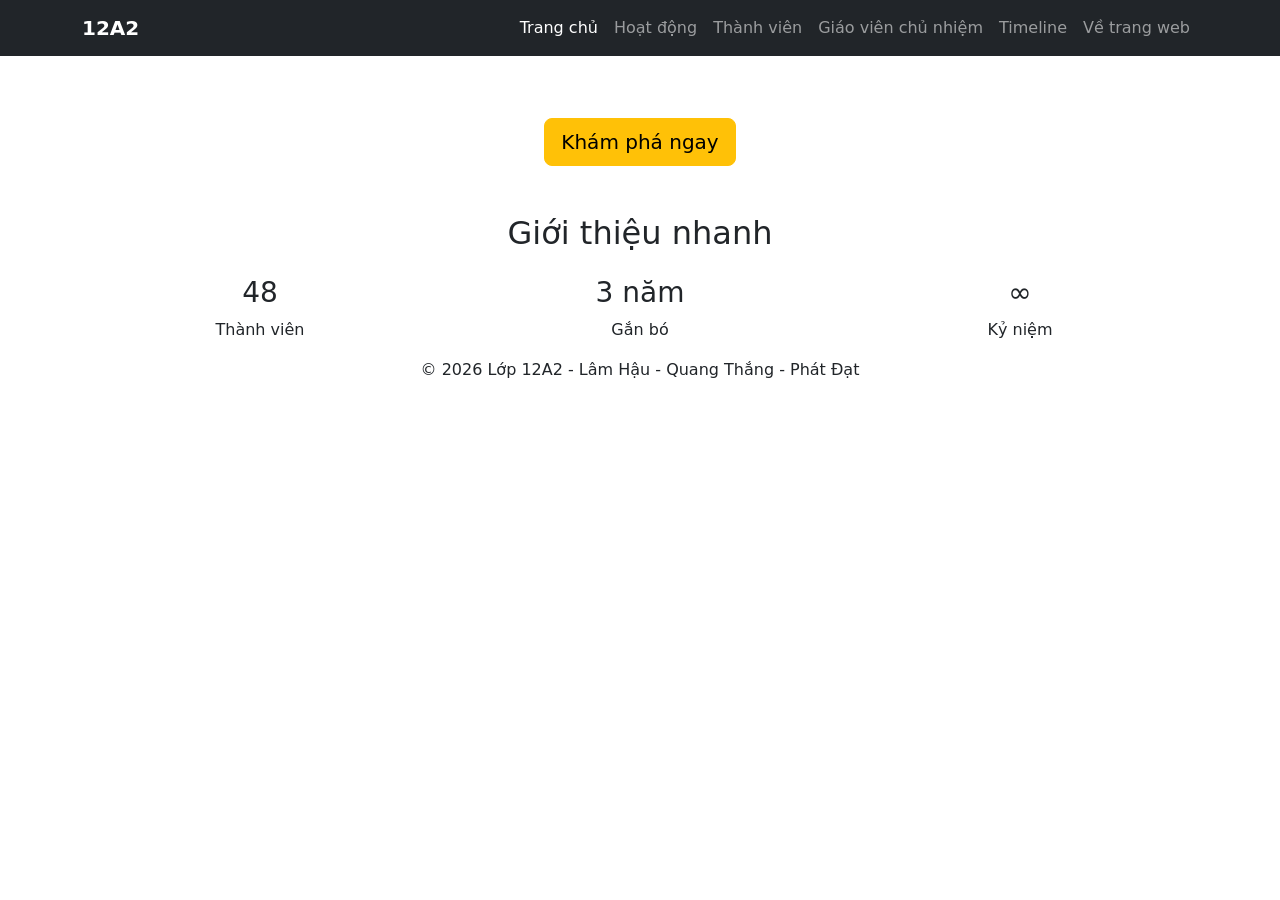
==== index.html @ 9360a76a "Add files via upload" ====
<!DOCTYPE html>
<html lang="vi">

<head>
    <meta charset="UTF-8">
    <title>Kỷ yếu 12A2</title>
    <meta name="viewport" content="width=device-width, initial-scale=1.0">

    <link href="https://cdn.jsdelivr.net/npm/bootstrap@5.3.8/dist/css/bootstrap.min.css" rel="stylesheet">
    <link rel="stylesheet" href="css/base.css">
    <link rel="stylesheet" href="css/layout.css">
    <link rel="stylesheet" href="css/components.css">
</head>

<body>
    <!-- Đây là navbar -->
    <nav class="navbar navbar-expand-lg navbar-dark bg-dark fixed-top">
        <div class="container">
            <a class="navbar-brand fw-bold" href="index.html">12A2</a>

            <button class="navbar-toggler" type="button" data-bs-toggle="collapse" data-bs-target="#navbarContent">
                <span class="navbar-toggler-icon"></span>
            </button>

            <div class="collapse navbar-collapse" id="navbarContent">
                <ul class="navbar-nav ms-auto">
                    <li class="nav-item">
                        <a class="nav-link active" href="index.html">Trang chủ</a>
                    </li>
                    <li class="nav-item">
                        <a class="nav-link" href="hoatdong.html">Hoạt động</a>
                    </li>
                    <li class="nav-item">
                        <a class="nav-link" href="thanhviennhom.html">Thành viên</a>
                    </li>
                    <li class="nav-item">
                        <a class="nav-link" href="giaovien.html">Giáo viên chủ nhiệm</a>
                    </li>
                    <li class="nav-item">
                        <a class="nav-link" href="timeline.html">Timeline</a>
                    </li>
                    <li class="nav-item">
                        <a class="nav-link" href="about.html">Về trang web</a>
                    </li>
                </ul>
            </div>
        </div>
    </nav>

    <!-- Đây là nội dung chính-->
    <main>
        <section class="hero">
            <div class="container text-center text-white">
                <h1>KỶ YẾU LỚP 12A2</h1>
                <p class="lead">Thanh xuân không lưu lại. Nhưng website thì có.</p>
                <a href="thanhviennhom.html" class="btn btn-warning btn-lg mt-3">Khám phá ngay</a>
            </div>
        </section>

        <section class="container mt-5 text-center">
            <h2 class="section-title">Giới thiệu nhanh</h2>
            <div class="row mt-4">
                <div class="col-md-4">
                    <h3>48</h3>
                    <p>Thành viên</p>
                </div>
                <div class="col-md-4">
                    <h3>3 năm</h3>
                    <p>Gắn bó</p>
                </div>
                <div class="col-md-4">
                    <h3>∞</h3>
                    <p>Kỷ niệm</p>
                </div>
            </div>
        </section>
    </main>

    <!-- Đây là chân trang-->
    <footer class="footer">
        <div class="container text-center">
            © 2026 Lớp 12A2 - Lâm Hậu - Quang Thắng - Phát Đạt
        </div>
    </footer>

    <script src="https://cdn.jsdelivr.net/npm/bootstrap@5.3.8/dist/js/bootstrap.bundle.min.js"></script>
    <script src="js/main.js"></script>
</body>

</html>
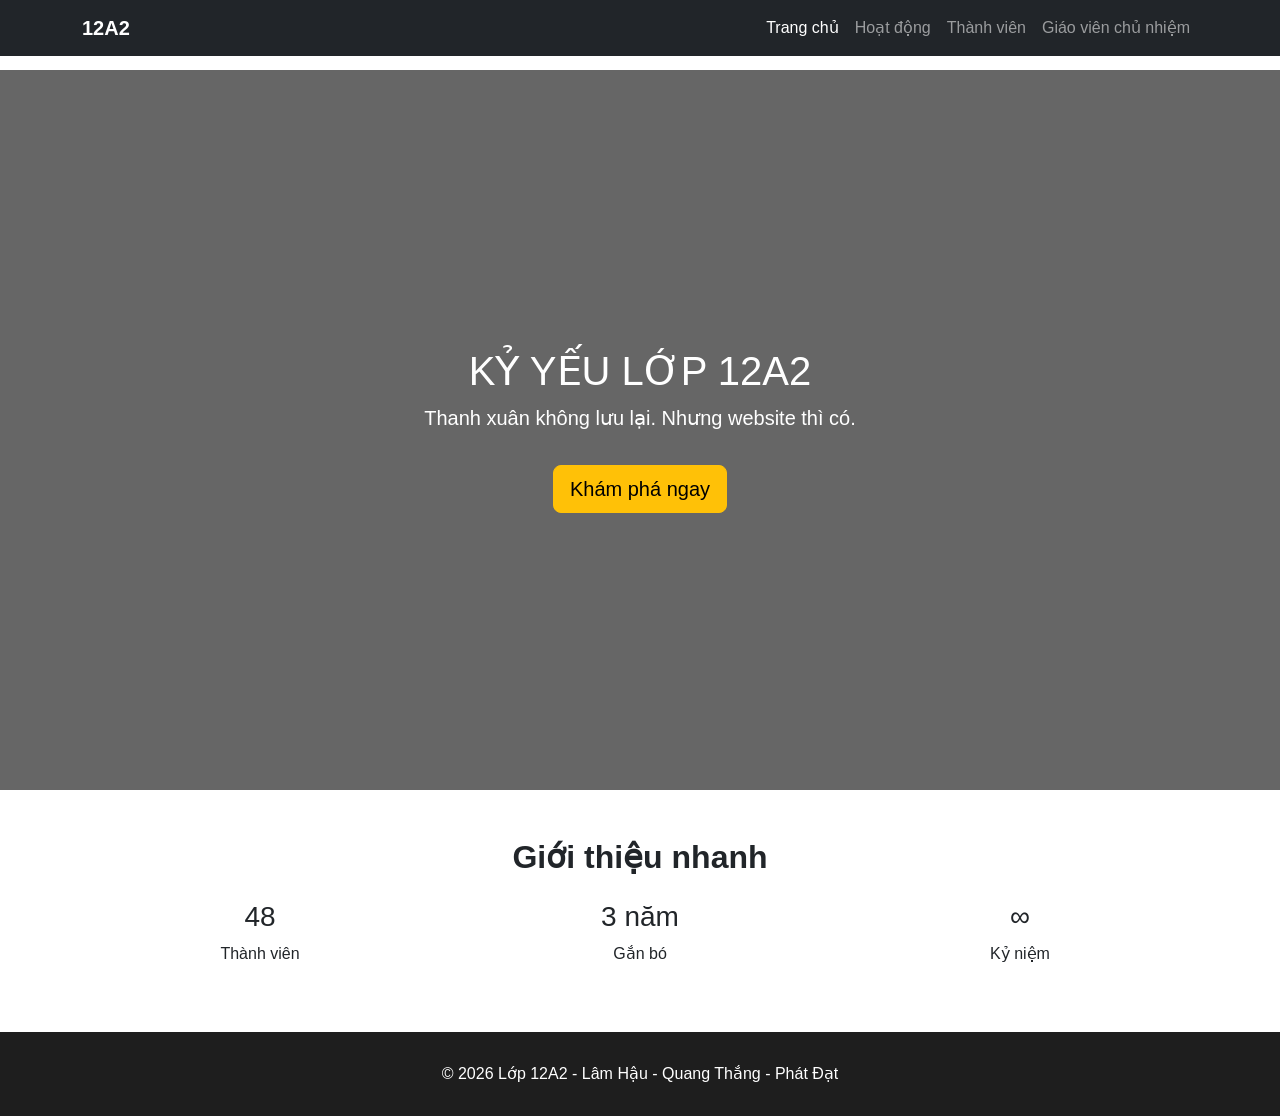
==== commit fce377ea: "update file" ====
--- a/index.html
+++ b/index.html
@@ -1,15 +1,15 @@
-<!DOCTYPE html>
+<!doctype html>
 <html lang="vi">
 
 <head>
-    <meta charset="UTF-8">
+    <meta charset="UTF-8" />
     <title>Kỷ yếu 12A2</title>
-    <meta name="viewport" content="width=device-width, initial-scale=1.0">
+    <meta name="viewport" content="width=device-width, initial-scale=1.0" />
 
-    <link href="https://cdn.jsdelivr.net/npm/bootstrap@5.3.8/dist/css/bootstrap.min.css" rel="stylesheet">
-    <link rel="stylesheet" href="css/base.css">
-    <link rel="stylesheet" href="css/layout.css">
-    <link rel="stylesheet" href="css/components.css">
+    <link href="https://cdn.jsdelivr.net/npm/bootstrap@5.3.8/dist/css/bootstrap.min.css" rel="stylesheet" />
+    <link rel="stylesheet" href="css/base.css" />
+    <link rel="stylesheet" href="css/layout.css" />
+    <link rel="stylesheet" href="css/components.css" />
 </head>
 
 <body>
@@ -35,12 +35,6 @@
                     </li>
                     <li class="nav-item">
                         <a class="nav-link" href="giaovien.html">Giáo viên chủ nhiệm</a>
-                    </li>
-                    <li class="nav-item">
-                        <a class="nav-link" href="timeline.html">Timeline</a>
-                    </li>
-                    <li class="nav-item">
-                        <a class="nav-link" href="about.html">Về trang web</a>
                     </li>
                 </ul>
             </div>
--- a/css/base.css
+++ b/css/base.css
@@ -0,0 +1,16 @@
+html,
+body {
+    height: 100%;
+}
+
+body {
+    min-height: 100vh;
+    display: flex;
+    flex-direction: column;
+    padding-top: 70px;
+    font-family: Arial, sans-serif;
+}
+
+main {
+    flex: 1;
+}
--- a/css/layout.css
+++ b/css/layout.css
@@ -0,0 +1,13 @@
+.hero {
+    height: 80vh;
+    background: linear-gradient(rgba(0,0,0,0.6), rgba(0,0,0,0.6)),
+                url("../images/class.jpg");
+    background-size: cover;
+    background-position: center;
+    display: flex;
+    align-items: center;
+}
+
+.section-title {
+    font-weight: bold;
+}
--- a/css/components.css
+++ b/css/components.css
@@ -0,0 +1,22 @@
+.footer {
+  background: #1e1e1e;
+  color: white;
+  padding: 30px 0;
+  margin-top: 50px;
+}
+
+.card {
+  transition: 0.3s;
+}
+
+.card:hover {
+  transform: translateY(-5px);
+}
+
+.member-avatar {
+  width: 150px;
+  height: 150px;
+  object-fit: cover;
+  display: block;
+  margin: 0 auto;
+}
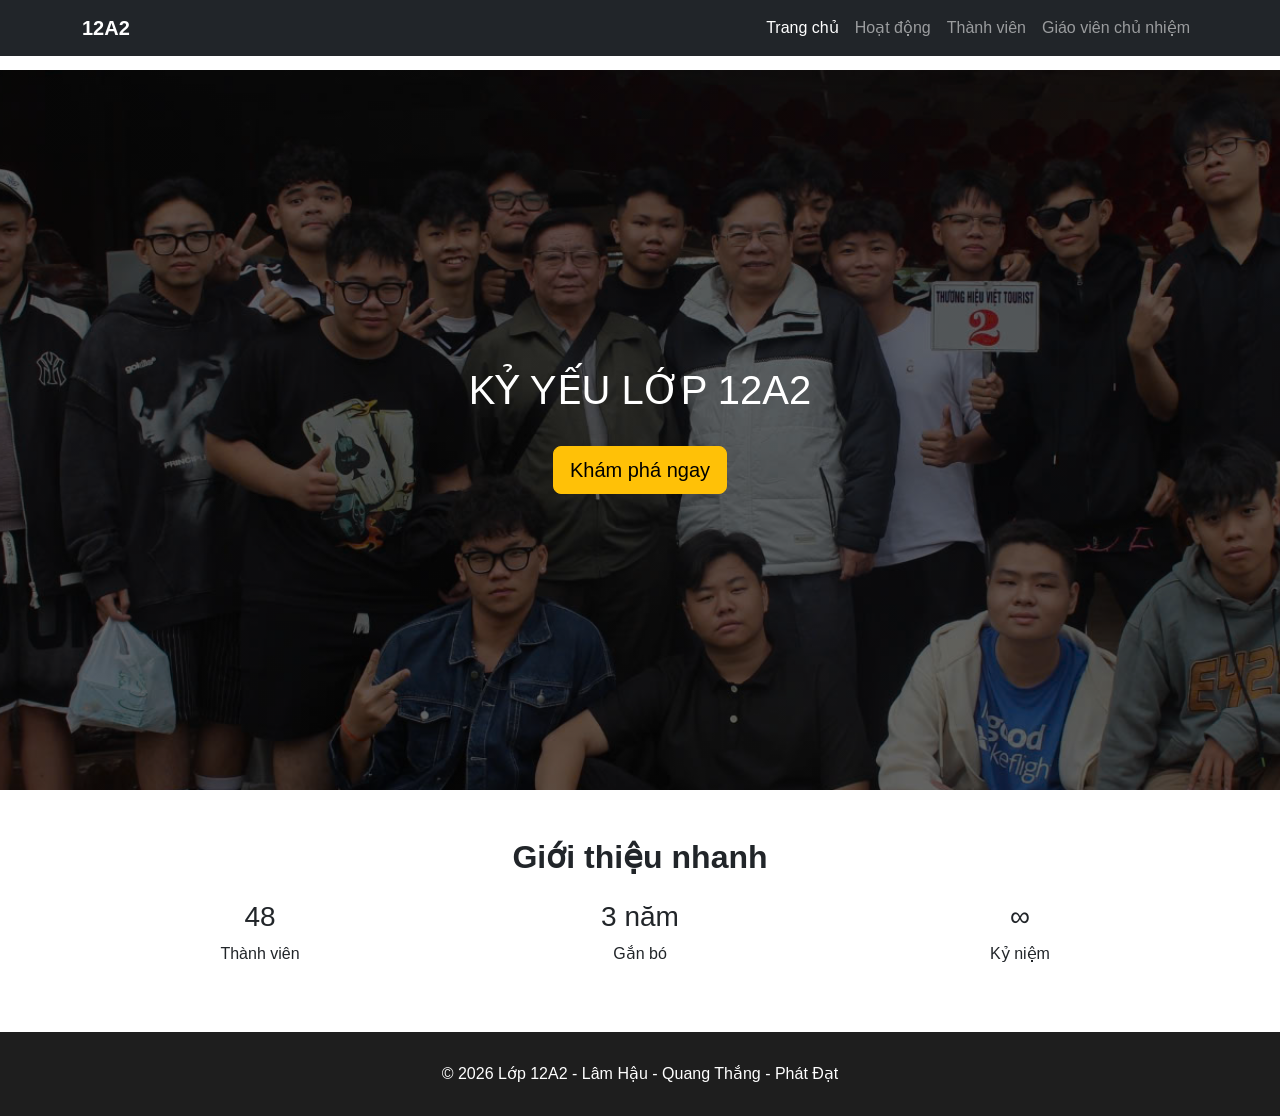
==== commit 8ee321fb: "update" ====
--- a/index.html
+++ b/index.html
@@ -45,9 +45,9 @@
     <main>
         <section class="hero">
             <div class="container text-center text-white">
-                <h1>KỶ YẾU LỚP 12A2</h1>
-                <p class="lead">Thanh xuân không lưu lại. Nhưng website thì có.</p>
-                <a href="thanhviennhom.html" class="btn btn-warning btn-lg mt-3">Khám phá ngay</a>
+                <h1 id="typing-title"></h1>
+                <p class="lead" id="typing-text"></p>
+                <a href="hoatdong.html" class="btn btn-warning btn-lg mt-3">Khám phá ngay</a>
             </div>
         </section>
 
--- a/css/base.css
+++ b/css/base.css
@@ -13,4 +13,4 @@
 
 main {
     flex: 1;
-}
+}
--- a/css/layout.css
+++ b/css/layout.css
@@ -1,7 +1,7 @@
 .hero {
     height: 80vh;
-    background: linear-gradient(rgba(0,0,0,0.6), rgba(0,0,0,0.6)),
-                url("../images/class.jpg");
+    background: linear-gradient(rgba(0, 0, 0, 0.6), rgba(0, 0, 0, 0.6)),
+        url("../images/class.png");
     background-size: cover;
     background-position: center;
     display: flex;
--- a/css/components.css
+++ b/css/components.css
@@ -19,4 +19,4 @@
   object-fit: cover;
   display: block;
   margin: 0 auto;
-}
+}
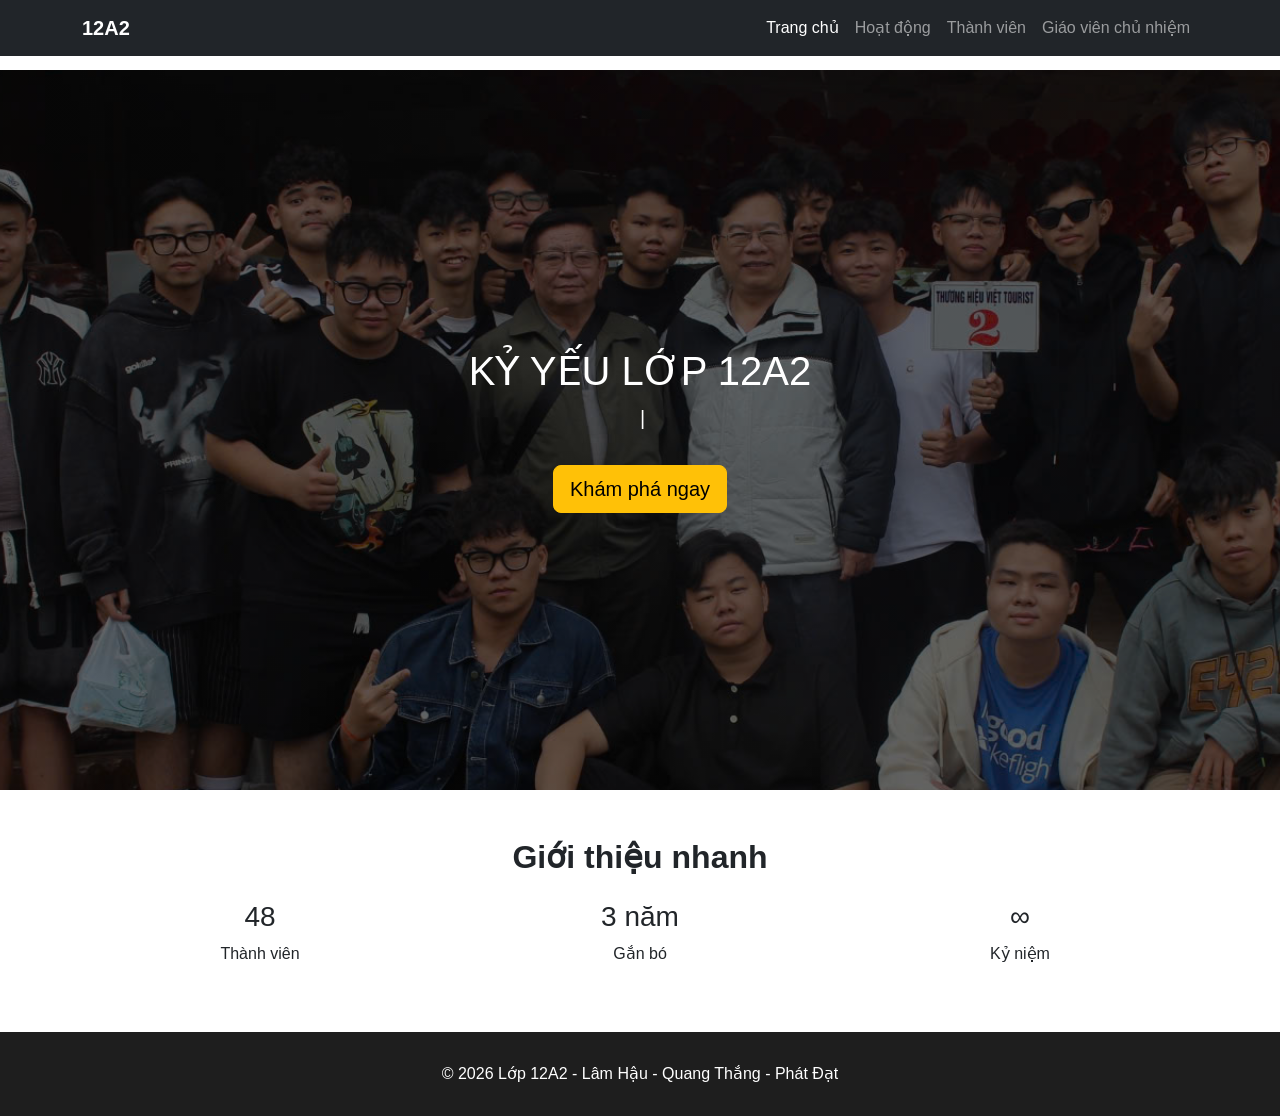
==== commit 0128d8d4: "update file" ====
--- a/index.html
+++ b/index.html
@@ -3,7 +3,7 @@
 
 <head>
     <meta charset="UTF-8" />
-    <title>Kỷ yếu 12A2</title>
+    <title>Trang chủ | 12A2 </title>
     <meta name="viewport" content="width=device-width, initial-scale=1.0" />
 
     <link href="https://cdn.jsdelivr.net/npm/bootstrap@5.3.8/dist/css/bootstrap.min.css" rel="stylesheet" />
--- a/css/components.css
+++ b/css/components.css
@@ -9,8 +9,32 @@
   transition: 0.3s;
 }
 
-.card:hover {
-  transform: translateY(-5px);
+.activity-img {
+  height: 220px;
+  object-fit: cover;
+  transition: transform 0.5s ease;
+}
+
+.activity-card {
+  overflow: hidden;
+  transition: 0.3s ease;
+  cursor: pointer;
+}
+
+
+.activity-card .card-body {
+  height: 100%;
+}
+
+.activity-card:hover .activity-img {
+  transform: scale(1.1);
+}
+
+.typing-text {
+  min-height: 60px;
+  display: flex;
+  align-items: center;
+  justify-content: center;
 }
 
 .member-avatar {
@@ -19,4 +43,51 @@
   object-fit: cover;
   display: block;
   margin: 0 auto;
+}
+
+.image-viewer {
+  display: none;
+  position: fixed;
+  inset: 0;
+  background: rgba(0, 0, 0, 0.9);
+  justify-content: center;
+  align-items: center;
+  z-index: 9999;
+}
+
+/* Ảnh gốc */
+.image-viewer img {
+  max-width: 90%;
+  max-height: 90%;
+  object-fit: contain;
+}
+
+/* Nút X */
+.close-btn {
+  position: absolute;
+  top: 20px;
+  right: 35px;
+  font-size: 40px;
+  color: white;
+  cursor: pointer;
+}
+
+#typing-text::after {
+  content: "|";
+  animation: blink 1s infinite;
+  margin-left: 5px;
+}
+
+@keyframes blink {
+
+  0%,
+  50%,
+  100% {
+    opacity: 1;
+  }
+
+  25%,
+  75% {
+    opacity: 0;
+  }
 }
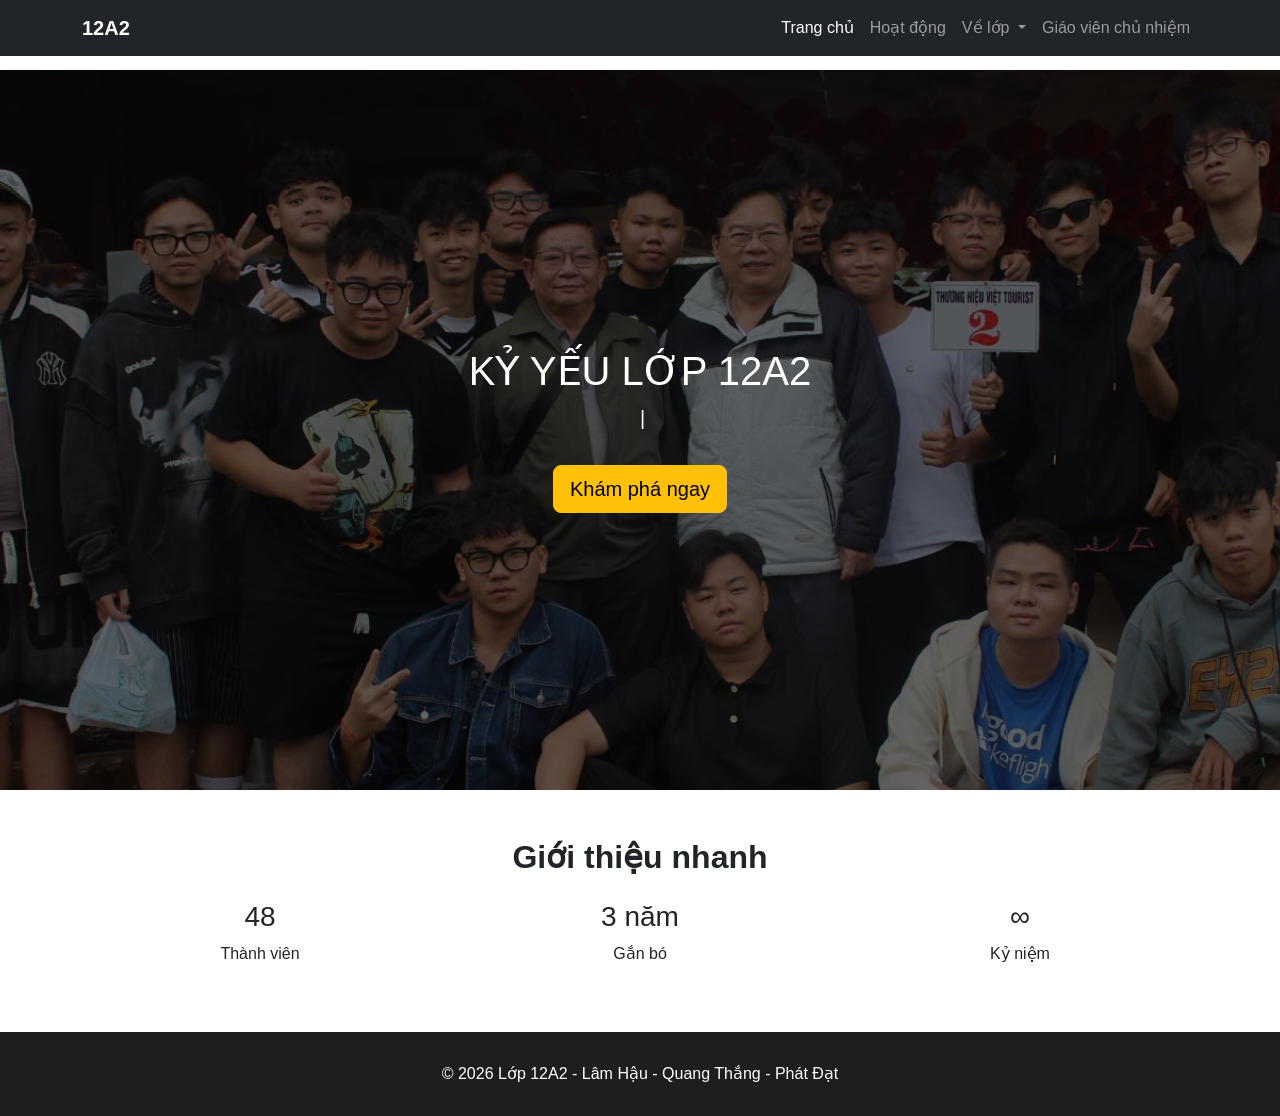
==== commit 36876552: "update file" ====
--- a/index.html
+++ b/index.html
@@ -30,8 +30,15 @@
                     <li class="nav-item">
                         <a class="nav-link" href="hoatdong.html">Hoạt động</a>
                     </li>
-                    <li class="nav-item">
-                        <a class="nav-link" href="thanhviennhom.html">Thành viên</a>
+                    <li class="nav-item dropdown">
+                        <a class="nav-link dropdown-toggle" href="#" role="button" data-bs-toggle="dropdown"
+                            aria-expanded="false">
+                            Về lớp
+                        </a>
+                        <div class="dropdown-menu" aria-labelledby="navbarDropdown">
+                            <a class="dropdown-item" href="thanhviennhom.html">Thành viên nhóm</a>
+                            <a class="dropdown-item" href="tatcathanhvien.html">Tất cả thành viên</a>
+                        </div>
                     </li>
                     <li class="nav-item">
                         <a class="nav-link" href="giaovien.html">Giáo viên chủ nhiệm</a>
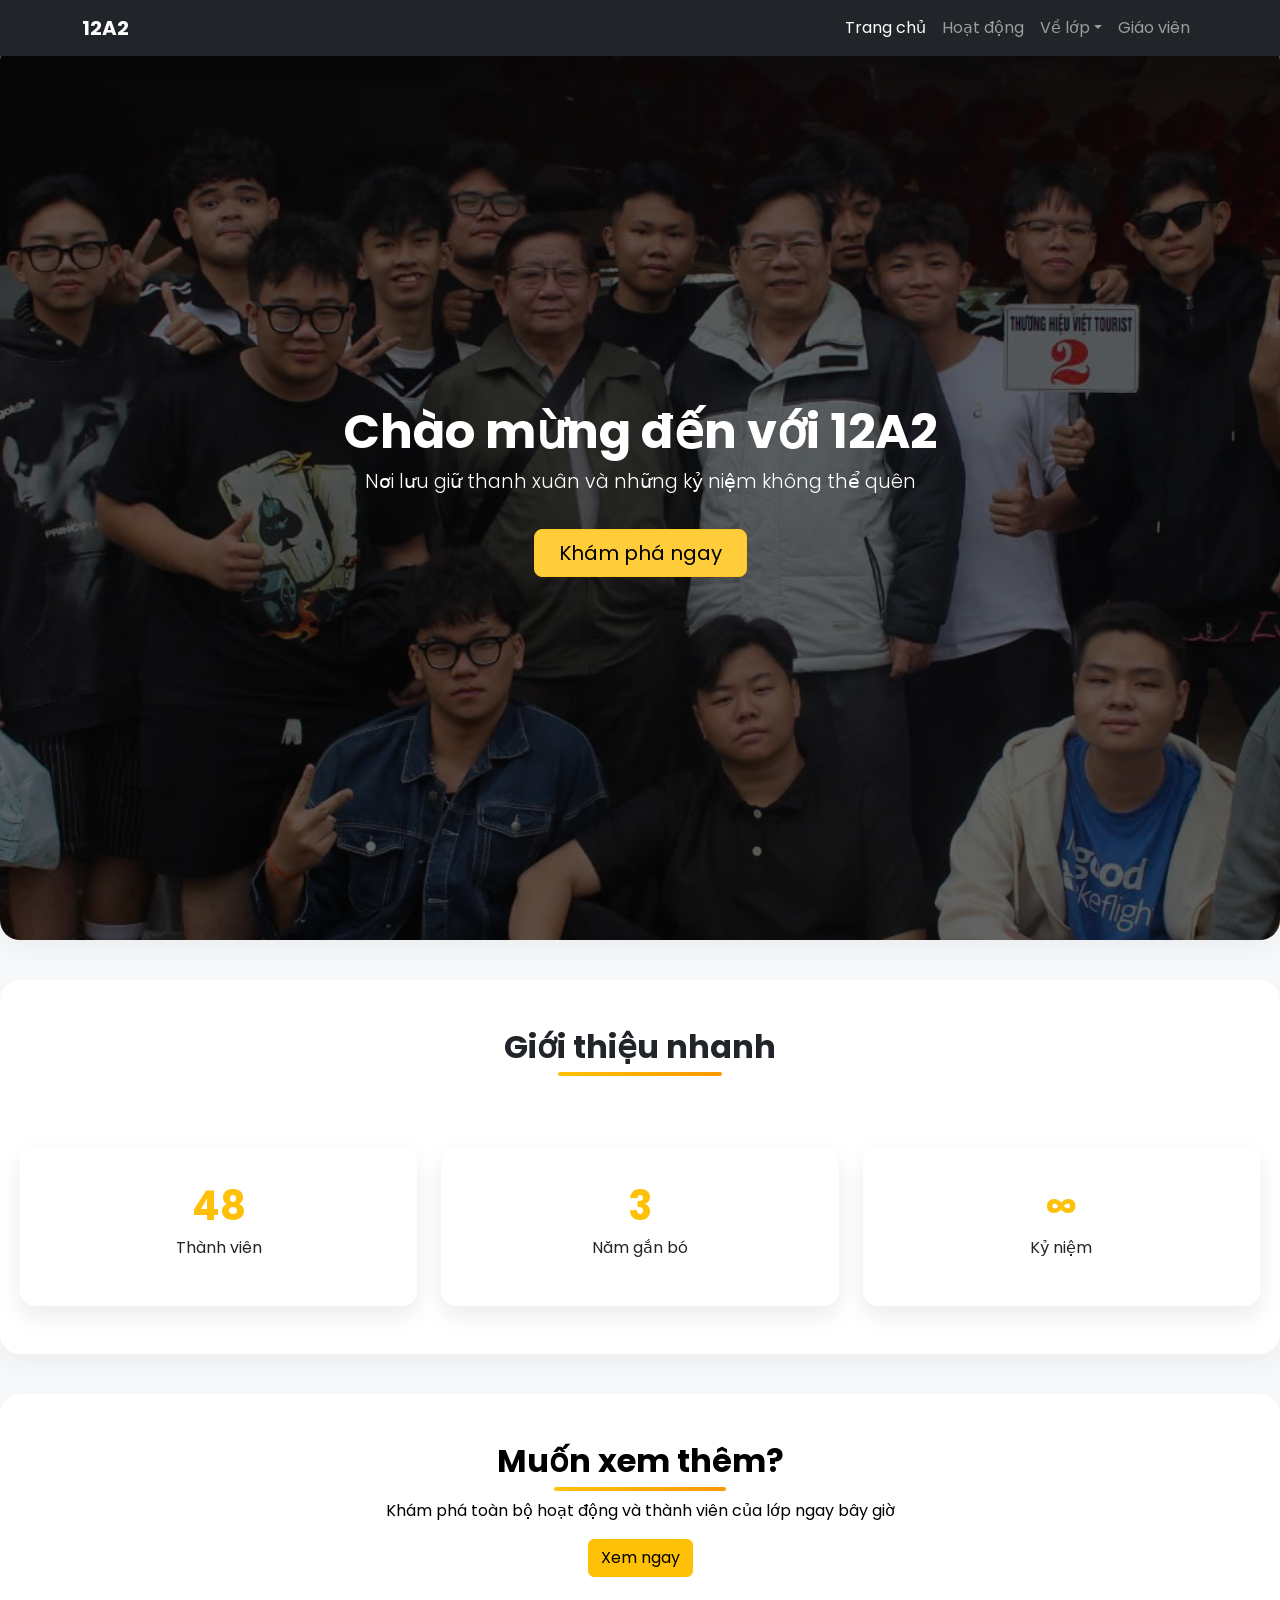
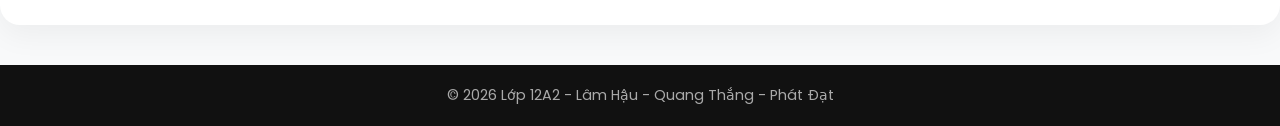
==== commit 48a20631: "update file" ====
--- a/index.html
+++ b/index.html
@@ -3,20 +3,26 @@
 
 <head>
     <meta charset="UTF-8" />
-    <title>Trang chủ | 12A2 </title>
+    <title>Trang chủ | 12A2</title>
     <meta name="viewport" content="width=device-width, initial-scale=1.0" />
 
+    <!-- Bootstrap -->
     <link href="https://cdn.jsdelivr.net/npm/bootstrap@5.3.8/dist/css/bootstrap.min.css" rel="stylesheet" />
+
+    <!-- Google Font -->
+    <link href="https://fonts.googleapis.com/css2?family=Poppins:wght@300;400;600;700&display=swap" rel="stylesheet">
+
+    <!-- CSS -->
     <link rel="stylesheet" href="css/base.css" />
     <link rel="stylesheet" href="css/layout.css" />
     <link rel="stylesheet" href="css/components.css" />
-</head>
 
 <body>
-    <!-- Đây là navbar -->
-    <nav class="navbar navbar-expand-lg navbar-dark bg-dark fixed-top">
+
+    <!-- NAVBAR -->
+    <nav class="navbar navbar-expand-lg navbar-dark bg-dark fixed-top shadow">
         <div class="container">
-            <a class="navbar-brand fw-bold" href="index.html">12A2</a>
+            <a class="navbar-brand fw-bold" href="#">12A2</a>
 
             <button class="navbar-toggler" type="button" data-bs-toggle="collapse" data-bs-target="#navbarContent">
                 <span class="navbar-toggler-icon"></span>
@@ -24,68 +30,82 @@
 
             <div class="collapse navbar-collapse" id="navbarContent">
                 <ul class="navbar-nav ms-auto">
-                    <li class="nav-item">
-                        <a class="nav-link active" href="index.html">Trang chủ</a>
+                    <li class="nav-item"><a class="nav-link active" href="#">Trang chủ</a></li>
+                    <li class="nav-item"><a class="nav-link" href="hoatdong.html">Hoạt động</a></li>
+
+                    <li class="nav-item dropdown">
+                        <a class="nav-link dropdown-toggle" data-bs-toggle="dropdown">Về lớp</a>
+                        <ul class="dropdown-menu">
+                            <li><a class="dropdown-item" href="thanhviennhom.html">Thành viên nhóm</a></li>
+                            <li><a class="dropdown-item" href="tatcathanhvien.html">Tất cả thành viên</a></li>
+                        </ul>
                     </li>
-                    <li class="nav-item">
-                        <a class="nav-link" href="hoatdong.html">Hoạt động</a>
-                    </li>
-                    <li class="nav-item dropdown">
-                        <a class="nav-link dropdown-toggle" href="#" role="button" data-bs-toggle="dropdown"
-                            aria-expanded="false">
-                            Về lớp
-                        </a>
-                        <div class="dropdown-menu" aria-labelledby="navbarDropdown">
-                            <a class="dropdown-item" href="thanhviennhom.html">Thành viên nhóm</a>
-                            <a class="dropdown-item" href="tatcathanhvien.html">Tất cả thành viên</a>
-                        </div>
-                    </li>
-                    <li class="nav-item">
-                        <a class="nav-link" href="giaovien.html">Giáo viên chủ nhiệm</a>
-                    </li>
+
+                    <li class="nav-item"><a class="nav-link" href="giaovien.html">Giáo viên</a></li>
                 </ul>
             </div>
         </div>
     </nav>
 
-    <!-- Đây là nội dung chính-->
+    <!-- MAIN -->
     <main>
-        <section class="hero">
-            <div class="container text-center text-white">
-                <h1 id="typing-title"></h1>
-                <p class="lead" id="typing-text"></p>
-                <a href="hoatdong.html" class="btn btn-warning btn-lg mt-3">Khám phá ngay</a>
+
+        <!-- HERO -->
+        <section class="hero text-white text-center">
+            <div class="container">
+                <h1 id="typing-title" class="fade-up">Chào mừng đến với 12A2</h1>
+                <p class="lead fade-up delay-1">Nơi lưu giữ thanh xuân và những kỷ niệm không thể quên</p>
+                <a href="hoatdong.html" class="btn btn-warning btn-lg mt-3 px-4 fade-up delay-2">Khám phá ngay</a>
             </div>
         </section>
 
-        <section class="container mt-5 text-center">
-            <h2 class="section-title">Giới thiệu nhanh</h2>
-            <div class="row mt-4">
-                <div class="col-md-4">
-                    <h3>48</h3>
-                    <p>Thành viên</p>
+        <!-- GIỚI THIỆU -->
+        <section class="text-center py-5 fade-up">
+            <h2 class="section-title fade-up">Giới thiệu nhanh</h2>
+
+            <div class="row mt-5 g-4">
+                <div class="col-md-4 fade-up delay-1">
+                    <div class="stat-card">
+                        <div class="stat-number">48</div>
+                        <p>Thành viên</p>
+                    </div>
                 </div>
-                <div class="col-md-4">
-                    <h3>3 năm</h3>
-                    <p>Gắn bó</p>
+
+                <div class="col-md-4 fade-up delay-2">
+                    <div class="stat-card">
+                        <div class="stat-number">3</div>
+                        <p>Năm gắn bó</p>
+                    </div>
                 </div>
-                <div class="col-md-4">
-                    <h3>∞</h3>
-                    <p>Kỷ niệm</p>
+
+                <div class="col-md-4 fade-up delay-3">
+                    <div class="stat-card">
+                        <div class="stat-number">∞</div>
+                        <p>Kỷ niệm</p>
+                    </div>
                 </div>
             </div>
         </section>
+
+        <!-- CTA -->
+        <section class="text-black text-center py-5">
+            <div class="container">
+                <h2 class="section-title fade-up">Muốn xem thêm?</h2>
+                <p style="padding-top: 10px;">Khám phá toàn bộ hoạt động và thành viên của lớp ngay bây giờ</p>
+                <a href="hoatdong.html" class="btn btn-warning">Xem ngay</a>
+            </div>
+        </section>
+
     </main>
 
-    <!-- Đây là chân trang-->
-    <footer class="footer">
-        <div class="container text-center">
+    <!-- FOOTER -->
+    <footer class="footer text-center">
+        <div class="container">
             © 2026 Lớp 12A2 - Lâm Hậu - Quang Thắng - Phát Đạt
         </div>
     </footer>
-
+    <script src="./js/main.js"></script>
     <script src="https://cdn.jsdelivr.net/npm/bootstrap@5.3.8/dist/js/bootstrap.bundle.min.js"></script>
-    <script src="js/main.js"></script>
 </body>
 
 </html>
--- a/css/base.css
+++ b/css/base.css
@@ -7,8 +7,8 @@
     min-height: 100vh;
     display: flex;
     flex-direction: column;
-    padding-top: 70px;
-    font-family: Arial, sans-serif;
+    font-family: 'Poppins', sans-serif;
+    background-color: #f8f9fa;
 }
 
 main {
--- a/css/layout.css
+++ b/css/layout.css
@@ -1,13 +1,57 @@
 .hero {
-    height: 80vh;
-    background: linear-gradient(rgba(0, 0, 0, 0.6), rgba(0, 0, 0, 0.6)),
-        url("../images/class.png");
+    height: 100vh;
+    background: linear-gradient(rgba(0, 0, 0, 0.6), rgba(0, 0, 0, 0.6)), url("../images/class.png");
     background-size: cover;
     background-position: center;
     display: flex;
     align-items: center;
 }
 
+.hero h1 {
+    font-size: 3rem;
+    font-weight: 700;
+}
+
+.hero p {
+    font-size: 1.2rem;
+    opacity: 0.9;
+}
+
 .section-title {
     font-weight: bold;
+}
+
+.section-title {
+    font-weight: 700;
+    position: relative;
+    display: inline-block;
+}
+
+.section-title::after {
+    content: "";
+    width: 50%;
+    height: 4px;
+    background: #ffc107;
+    position: absolute;
+    bottom: -10px;
+    left: 25%;
+    border-radius: 2px;
+}
+
+.stat-card {
+    background: white;
+    border-radius: 15px;
+    padding: 30px;
+    box-shadow: 0 10px 25px rgba(0, 0, 0, 0.08);
+    transition: 0.3s;
+}
+
+.stat-card:hover {
+    transform: translateY(-10px);
+}
+
+.stat-number {
+    font-size: 2.5rem;
+    font-weight: 700;
+    color: #ffc107;
 }
--- a/css/components.css
+++ b/css/components.css
@@ -1,34 +1,188 @@
+/* =====================================================
+   1. GLOBAL & LAYOUT
+===================================================== */
+
+section {
+  background: #fff;
+  border-radius: 20px;
+  margin: 40px auto;
+  padding: 50px 20px;
+  box-shadow: 0 10px 30px rgba(0, 0, 0, 0.05);
+}
+
 .footer {
-  background: #1e1e1e;
-  color: white;
-  padding: 30px 0;
-  margin-top: 50px;
-}
+  background: #111;
+  color: #aaa;
+  padding: 20px 0;
+  font-size: 0.9rem;
+}
+
+
+/* =====================================================
+   2. TYPOGRAPHY & TITLES
+===================================================== */
+
+.section-title {
+  font-weight: 700;
+  font-size: 2rem;
+  position: relative;
+  display: inline-block;
+
+  /* animation */
+  opacity: 0;
+  transform: translateX(-80px);
+  animation: slideInCenter 0.9s ease forwards;
+}
+
+.section-title::after {
+  content: "";
+  width: 60%;
+  height: 4px;
+  background: linear-gradient(90deg, #ffc107, #ff9800);
+  position: absolute;
+  bottom: -10px;
+  left: 20%;
+  border-radius: 5px;
+}
+
+
+/* =====================================================
+   3. CARD SYSTEM
+===================================================== */
 
 .card {
-  transition: 0.3s;
-}
-
-.activity-img {
-  height: 220px;
-  object-fit: cover;
-  transition: transform 0.5s ease;
+  border: none;
+  border-radius: 18px;
+  transition: all 0.3s ease;
 }
 
 .activity-card {
+  cursor: pointer;
   overflow: hidden;
-  transition: 0.3s ease;
-  cursor: pointer;
-}
-
+  background: #fff;
+  box-shadow: 0 10px 25px rgba(0, 0, 0, 0.08);
+  transition: all 0.4s ease;
+}
 
 .activity-card .card-body {
   height: 100%;
+  padding: 25px;
+}
+
+/* image */
+.activity-img {
+  height: 240px;
+  object-fit: cover;
+  transition: transform 0.5s ease, filter 0.3s;
+}
+
+/* hover */
+.activity-card:hover {
+  transform: translateY(-12px) scale(1.02);
+  box-shadow: 0 20px 40px rgba(0, 0, 0, 0.15);
 }
 
 .activity-card:hover .activity-img {
-  transform: scale(1.1);
-}
+  transform: scale(1.08);
+  filter: brightness(1.05);
+}
+
+.activity-card h5 {
+  font-weight: 600;
+  transition: 0.3s;
+}
+
+.activity-card:hover h5 {
+  color: #ffc107;
+}
+
+.activity-card p {
+  color: #666;
+  font-size: 0.95rem;
+}
+
+
+/* =====================================================
+   4. MEMBER
+===================================================== */
+
+.member-avatar {
+  width: 150px;
+  height: 150px;
+  object-fit: cover;
+  margin: 0 auto;
+  display: block;
+  border-radius: 50%;
+  box-shadow: 0 8px 20px rgba(0, 0, 0, 0.15);
+}
+
+
+/* =====================================================
+   5. VIDEO COMPONENT
+===================================================== */
+
+.video-overlay {
+  position: relative;
+  overflow: hidden;
+}
+
+.video-overlay img {
+  filter: brightness(0.7);
+  transition: 0.3s;
+}
+
+.video-card:hover .video-overlay img {
+  filter: brightness(0.9);
+}
+
+.video-text {
+  position: absolute;
+  bottom: 12px;
+  left: 50%;
+  transform: translateX(-50%);
+  color: #fff;
+  font-size: 0.9rem;
+  opacity: 0.85;
+}
+
+
+/* =====================================================
+   6. PLAY ICON
+===================================================== */
+
+.play-icon {
+  position: absolute;
+  top: 50%;
+  left: 50%;
+  transform: translate(-50%, -50%) scale(1);
+
+  width: 70px;
+  height: 70px;
+
+  display: flex;
+  align-items: center;
+  justify-content: center;
+
+  font-size: 30px;
+  color: #fff;
+
+  background: rgba(0, 0, 0, 0.6);
+  border-radius: 50%;
+
+  transition: all 0.3s ease;
+  pointer-events: none;
+}
+
+.video-card:hover .play-icon {
+  transform: translate(-50%, -50%) scale(1.2);
+  background: #ffc107;
+  color: #000;
+}
+
+
+/* =====================================================
+   7. TEXT EFFECTS
+===================================================== */
 
 .typing-text {
   min-height: 60px;
@@ -37,45 +191,93 @@
   justify-content: center;
 }
 
-.member-avatar {
-  width: 150px;
-  height: 150px;
-  object-fit: cover;
-  display: block;
-  margin: 0 auto;
-}
+
+/* =====================================================
+   8. IMAGE VIEWER (LIGHTBOX)
+===================================================== */
 
 .image-viewer {
   display: none;
   position: fixed;
   inset: 0;
+  z-index: 9999;
   background: rgba(0, 0, 0, 0.9);
   justify-content: center;
   align-items: center;
-  z-index: 9999;
-}
-
-/* Ảnh gốc */
+}
+
 .image-viewer img {
   max-width: 90%;
   max-height: 90%;
   object-fit: contain;
-}
-
-/* Nút X */
+  animation: zoomIn 0.3s ease;
+}
+
 .close-btn {
   position: absolute;
   top: 20px;
   right: 35px;
   font-size: 40px;
-  color: white;
+  color: #fff;
   cursor: pointer;
 }
 
+
+/* =====================================================
+   9. ANIMATIONS
+===================================================== */
+
+/* typing cursor */
 #typing-text::after {
   content: "|";
+  margin-left: 5px;
   animation: blink 1s infinite;
-  margin-left: 5px;
+}
+
+/* scroll animation */
+.fade-up {
+  opacity: 0;
+  transform: translateY(40px);
+  transition: all 0.8s ease;
+}
+
+.fade-up.show {
+  opacity: 1;
+  transform: translateY(0);
+}
+
+/* delay */
+.delay-1 {
+  transition-delay: 0.2s;
+}
+
+.delay-2 {
+  transition-delay: 0.4s;
+}
+
+.delay-3 {
+  transition-delay: 0.6s;
+}
+
+
+/* keyframes */
+@keyframes slideInCenter {
+  to {
+    opacity: 1;
+    transform: translateX(0);
+  }
+}
+
+@keyframes zoomIn {
+  from {
+    transform: scale(0.8);
+    opacity: 0;
+  }
+
+  to {
+    transform: scale(1);
+    opacity: 1;
+  }
 }
 
 @keyframes blink {
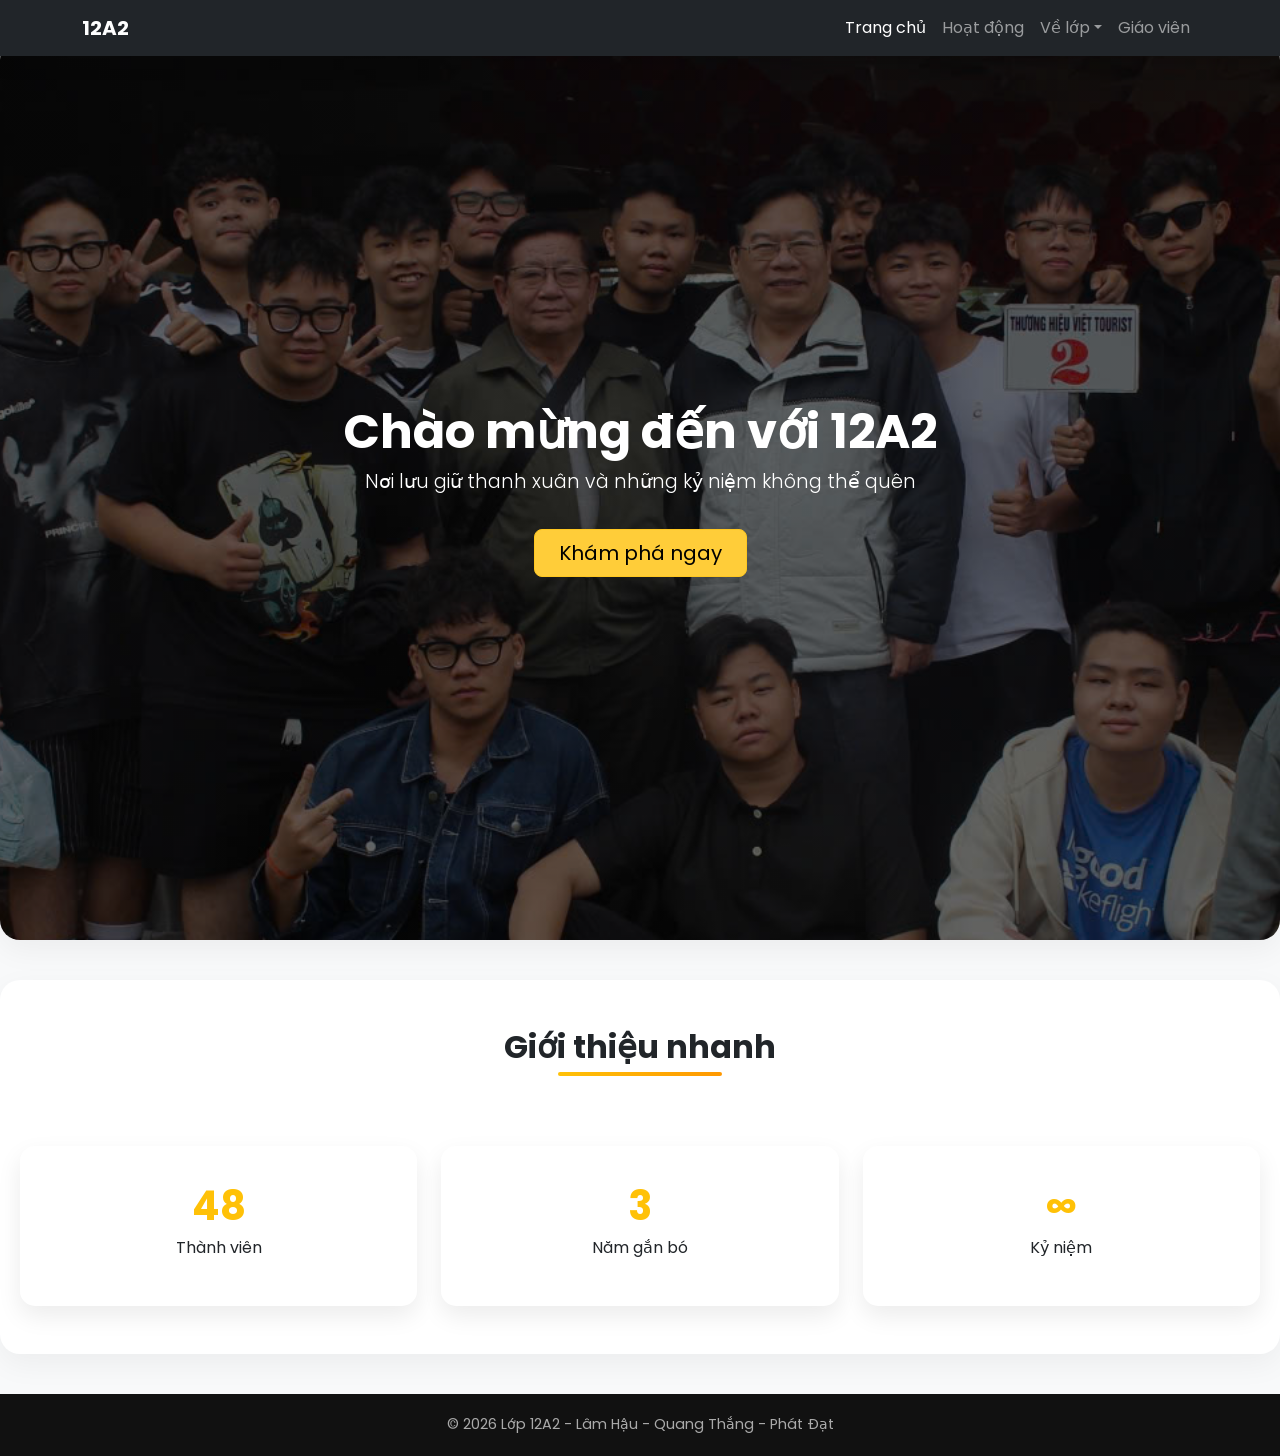
==== commit 3532f041: "remove excess" ====
--- a/index.html
+++ b/index.html
@@ -86,16 +86,6 @@
                 </div>
             </div>
         </section>
-
-        <!-- CTA -->
-        <section class="text-black text-center py-5">
-            <div class="container">
-                <h2 class="section-title fade-up">Muốn xem thêm?</h2>
-                <p style="padding-top: 10px;">Khám phá toàn bộ hoạt động và thành viên của lớp ngay bây giờ</p>
-                <a href="hoatdong.html" class="btn btn-warning">Xem ngay</a>
-            </div>
-        </section>
-
     </main>
 
     <!-- FOOTER -->
